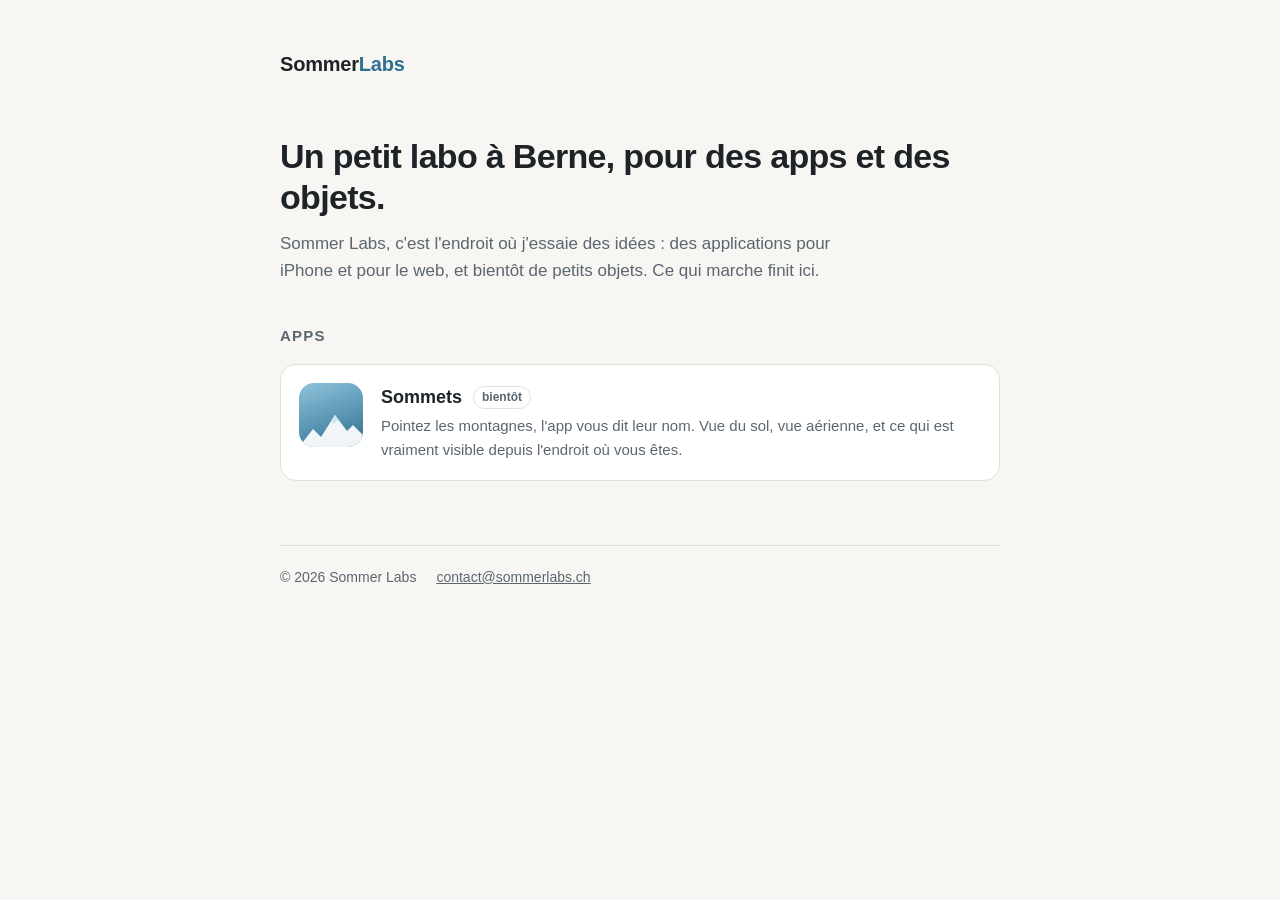
==== index.html @ b74b9994 "Premier site de Sommer Labs : accueil, page Sommets, confidentialité Co-Authored-By: Claude Opus 5.5" ====
<!doctype html>
<html lang="fr">
<head>
  <meta charset="utf-8">
  <meta name="viewport" content="width=device-width, initial-scale=1">
  <title>Sommer Labs</title>
  <meta name="description" content="Sommer Labs — un petit labo à Berne, pour des apps et des objets.">
  <link rel="stylesheet" href="style.css">
</head>
<body>
  <div class="page">
    <header><a class="logo" href="./">Sommer<span>Labs</span></a></header>

    <section class="hero">
      <h1>Un petit labo à Berne, pour des apps et des objets.</h1>
      <p>Sommer Labs, c'est l'endroit où j'essaie des idées : des applications pour iPhone et pour le web, et bientôt de petits objets. Ce qui marche finit ici.</p>
    </section>

    <h2>Apps</h2>
    <a class="app" href="sommets/">
      <div class="icone" aria-hidden="true">
        <svg viewBox="0 0 64 40"><path d="M0 40 L14 22 L22 30 L36 8 L48 24 L54 18 L64 28 L64 40 Z" fill="#fff" fill-opacity=".92"/><path d="M36 8 L41 15 L38 14 L35 17 L32 14 Z" fill="#cfe6f1"/></svg>
      </div>
      <div>
        <h3>Sommets <span class="badge">bientôt</span></h3>
        <p>Pointez les montagnes, l'app vous dit leur nom. Vue du sol, vue aérienne, et ce qui est vraiment visible depuis l'endroit où vous êtes.</p>
      </div>
    </a>

    <footer>
      <span>© 2026 Sommer Labs</span>
      <a href="mailto:contact@sommerlabs.ch">contact@sommerlabs.ch</a>
    </footer>
  </div>
</body>
</html>
---- style.css ----
:root {
  --fond: #f7f6f2;
  --texte: #1d2327;
  --doux: #5b6670;
  --carte: #ffffff;
  --bord: #e2e0d8;
  --accent: #2f6f8f;
}
@media (prefers-color-scheme: dark) {
  :root {
    --fond: #121619;
    --texte: #e8eaec;
    --doux: #9aa5ae;
    --carte: #1b2125;
    --bord: #2a3238;
    --accent: #7fb8d4;
  }
}
* { box-sizing: border-box; }
body {
  margin: 0;
  background: var(--fond);
  color: var(--texte);
  font: 17px/1.6 -apple-system, BlinkMacSystemFont, "Segoe UI", Roboto, sans-serif;
}
.page { max-width: 760px; margin: 0 auto; padding: 48px 20px 32px; }
header .logo { font-weight: 700; font-size: 20px; letter-spacing: -0.01em; color: var(--texte); text-decoration: none; }
header .logo span { color: var(--accent); }
.hero { margin: 56px 0 40px; }
.hero h1 { font-size: 34px; line-height: 1.2; margin: 0 0 12px; letter-spacing: -0.02em; }
.hero p { color: var(--doux); margin: 0; max-width: 34em; }
h2 { font-size: 15px; text-transform: uppercase; letter-spacing: 0.08em; color: var(--doux); margin: 40px 0 16px; }
.app {
  display: flex; gap: 18px; align-items: flex-start;
  background: var(--carte); border: 1px solid var(--bord); border-radius: 16px;
  padding: 18px; text-decoration: none; color: inherit;
}
.app + .app { margin-top: 12px; }
.app:hover { border-color: var(--accent); }
.icone {
  flex: none; width: 64px; height: 64px; border-radius: 15px;
  background: linear-gradient(160deg, #8fc3dc 0%, #2f6f8f 100%);
  display: grid; place-items: end center; overflow: hidden;
}
.icone svg { width: 64px; height: 40px; }
.app h3 { margin: 0; font-size: 18px; }
.app p { margin: 2px 0 0; color: var(--doux); font-size: 15px; }
.badge { display: inline-block; font-size: 12px; padding: 1px 8px; border-radius: 99px; border: 1px solid var(--bord); color: var(--doux); margin-left: 6px; vertical-align: 2px; }
.texte h1 { font-size: 30px; margin: 40px 0 8px; }
.texte h2 { text-transform: none; letter-spacing: 0; font-size: 20px; color: var(--texte); margin: 32px 0 8px; }
.texte p, .texte li { color: var(--texte); }
a { color: var(--accent); }
footer { margin-top: 64px; padding-top: 20px; border-top: 1px solid var(--bord); color: var(--doux); font-size: 14px; display: flex; flex-wrap: wrap; gap: 8px 20px; }
footer a { color: var(--doux); }
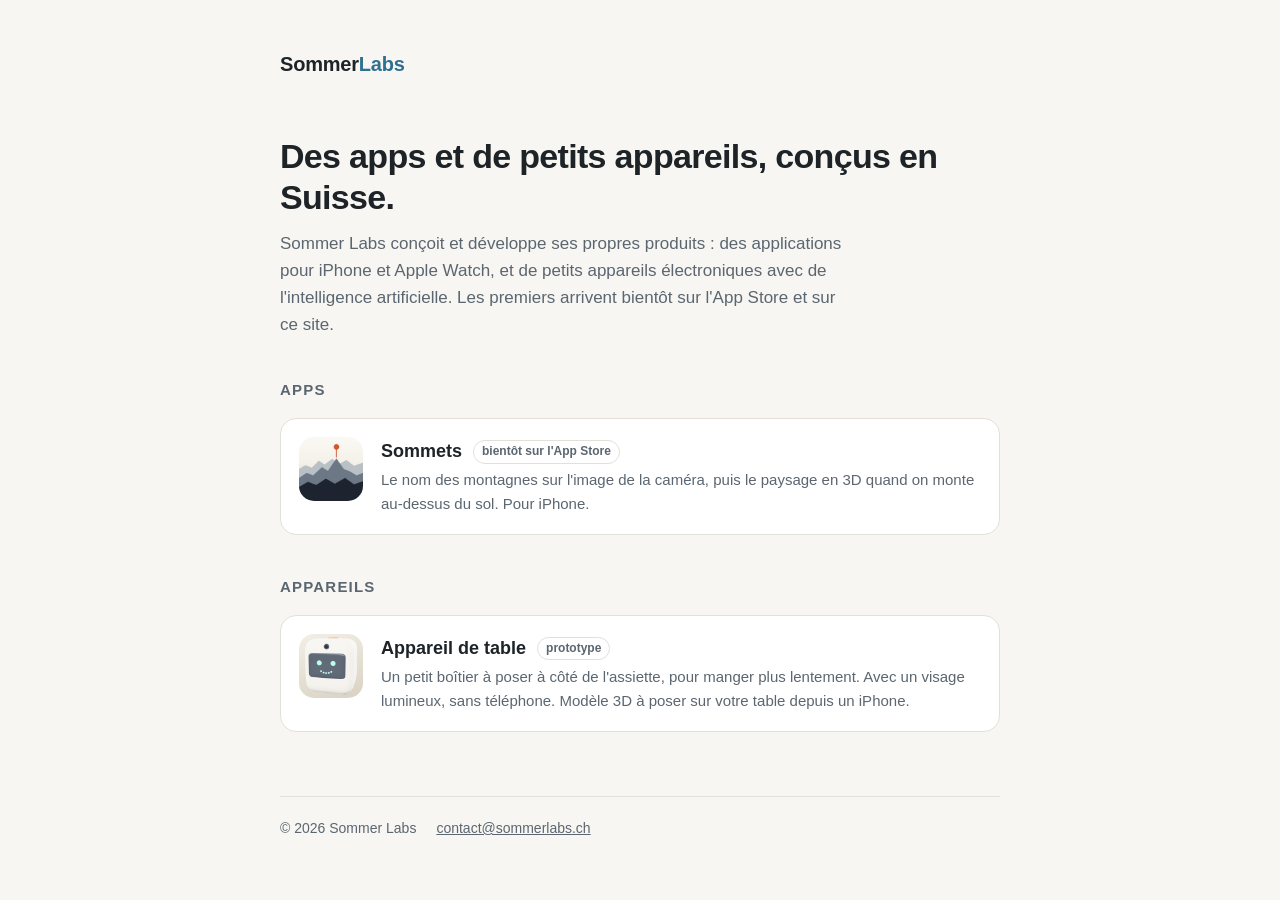
==== commit 09b652d1: "Site : accueil plus pro, page Sommets illustrée, page des appareils de table avec modèle 3D et réali" ====
--- a/index.html
+++ b/index.html
@@ -4,7 +4,7 @@
   <meta charset="utf-8">
   <meta name="viewport" content="width=device-width, initial-scale=1">
   <title>Sommer Labs</title>
-  <meta name="description" content="Sommer Labs — un petit labo à Berne, pour des apps et des objets.">
+  <meta name="description" content="Sommer Labs conçoit et développe ses propres produits : des applications pour iPhone et Apple Watch, et de petits appareils électroniques avec de l'intelligence artificielle.">
   <link rel="stylesheet" href="style.css">
 </head>
 <body>
@@ -12,18 +12,25 @@
     <header><a class="logo" href="./">Sommer<span>Labs</span></a></header>
 
     <section class="hero">
-      <h1>Un petit labo à Berne, pour des apps et des objets.</h1>
-      <p>Sommer Labs, c'est l'endroit où j'essaie des idées : des applications pour iPhone et pour le web, et bientôt de petits objets. Ce qui marche finit ici.</p>
+      <h1>Des apps et de petits appareils, conçus en Suisse.</h1>
+      <p>Sommer Labs conçoit et développe ses propres produits : des applications pour iPhone et Apple Watch, et de petits appareils électroniques avec de l'intelligence artificielle. Les premiers arrivent bientôt sur l'App Store et sur ce site.</p>
     </section>
 
     <h2>Apps</h2>
     <a class="app" href="sommets/">
-      <div class="icone" aria-hidden="true">
-        <svg viewBox="0 0 64 40"><path d="M0 40 L14 22 L22 30 L36 8 L48 24 L54 18 L64 28 L64 40 Z" fill="#fff" fill-opacity=".92"/><path d="M36 8 L41 15 L38 14 L35 17 L32 14 Z" fill="#cfe6f1"/></svg>
+      <div class="icone photo"><img src="sommets/images/sommets-icone-192.png" alt=""></div>
+      <div>
+        <h3>Sommets <span class="badge">bientôt sur l'App Store</span></h3>
+        <p>Le nom des montagnes sur l'image de la caméra, puis le paysage en 3D quand on monte au-dessus du sol. Pour iPhone.</p>
       </div>
+    </a>
+
+    <h2>Appareils</h2>
+    <a class="app" href="appareils/">
+      <div class="icone appareil"><img src="appareils/images/appareil-vignette.png" alt=""></div>
       <div>
-        <h3>Sommets <span class="badge">bientôt</span></h3>
-        <p>Pointez les montagnes, l'app vous dit leur nom. Vue du sol, vue aérienne, et ce qui est vraiment visible depuis l'endroit où vous êtes.</p>
+        <h3>Appareil de table <span class="badge">prototype</span></h3>
+        <p>Un petit boîtier à poser à côté de l'assiette, pour manger plus lentement. Avec un visage lumineux, sans téléphone. Modèle 3D à poser sur votre table depuis un iPhone.</p>
       </div>
     </a>
 
--- a/style.css
+++ b/style.css
@@ -52,3 +52,45 @@
 a { color: var(--accent); }
 footer { margin-top: 64px; padding-top: 20px; border-top: 1px solid var(--bord); color: var(--doux); font-size: 14px; display: flex; flex-wrap: wrap; gap: 8px 20px; }
 footer a { color: var(--doux); }
+
+/* Pages produits : icône, note « en cours », images, modèle 3D */
+.icone img { width: 64px; height: 64px; display: block; }
+.icone.photo { background: none; }
+.icone.appareil { background: linear-gradient(160deg, #f3efe6 0%, #d9d2c3 100%); place-items: center; }
+.icone.appareil img { width: 60px; height: 60px; object-fit: contain; }
+.entete { display: flex; align-items: center; gap: 16px; margin: 40px 0 8px; }
+.entete img { width: 72px; height: 72px; border-radius: 17px; flex: none; }
+.entete h1 { margin: 0; }
+.intro { font-size: 18px; }
+.en-cours {
+  background: var(--carte); border: 1px solid var(--bord); border-left: 4px solid #c8642b;
+  border-radius: 10px; padding: 12px 16px; font-size: 15px;
+}
+.vitrine { display: grid; grid-template-columns: 220px 1fr; gap: 28px; align-items: start; margin: 24px 0; }
+.vitrine .ecran { width: 100%; height: auto; border-radius: 26px; border: 6px solid #1d2327; display: block; }
+.vitrine ul { margin: 0; padding-left: 20px; }
+.vitrine li + li { margin-top: 8px; }
+.galerie { display: grid; grid-template-columns: repeat(3, 1fr); gap: 12px; margin: 12px 0 0; }
+.galerie figure { margin: 0; }
+.galerie img { width: 100%; aspect-ratio: 3 / 2; object-fit: cover; border-radius: 10px; display: block; border: 1px solid var(--bord); }
+.galerie figcaption, .modele figcaption { font-size: 14px; color: var(--doux); margin-top: 6px; }
+.modele { margin: 20px 0 0; }
+.modele model-viewer {
+  width: 100%; height: 420px; display: block;
+  background: radial-gradient(circle at 50% 40%, var(--carte) 0%, var(--fond) 75%);
+  border: 1px solid var(--bord); border-radius: 16px;
+  --poster-color: transparent;
+}
+.bouton-ar {
+  position: absolute; left: 50%; bottom: 16px; transform: translateX(-50%);
+  background: var(--accent); color: #fff; border: 0; border-radius: 99px;
+  padding: 10px 20px; font: 600 15px/1 -apple-system, BlinkMacSystemFont, "Segoe UI", Roboto, sans-serif;
+  cursor: pointer;
+}
+@media (prefers-color-scheme: dark) { .bouton-ar { color: #121619; } }
+@media (max-width: 560px) {
+  .hero h1 { font-size: 28px; }
+  .vitrine { grid-template-columns: 1fr; }
+  .vitrine .ecran { max-width: 220px; margin: 0 auto; }
+  .modele model-viewer { height: 340px; }
+}
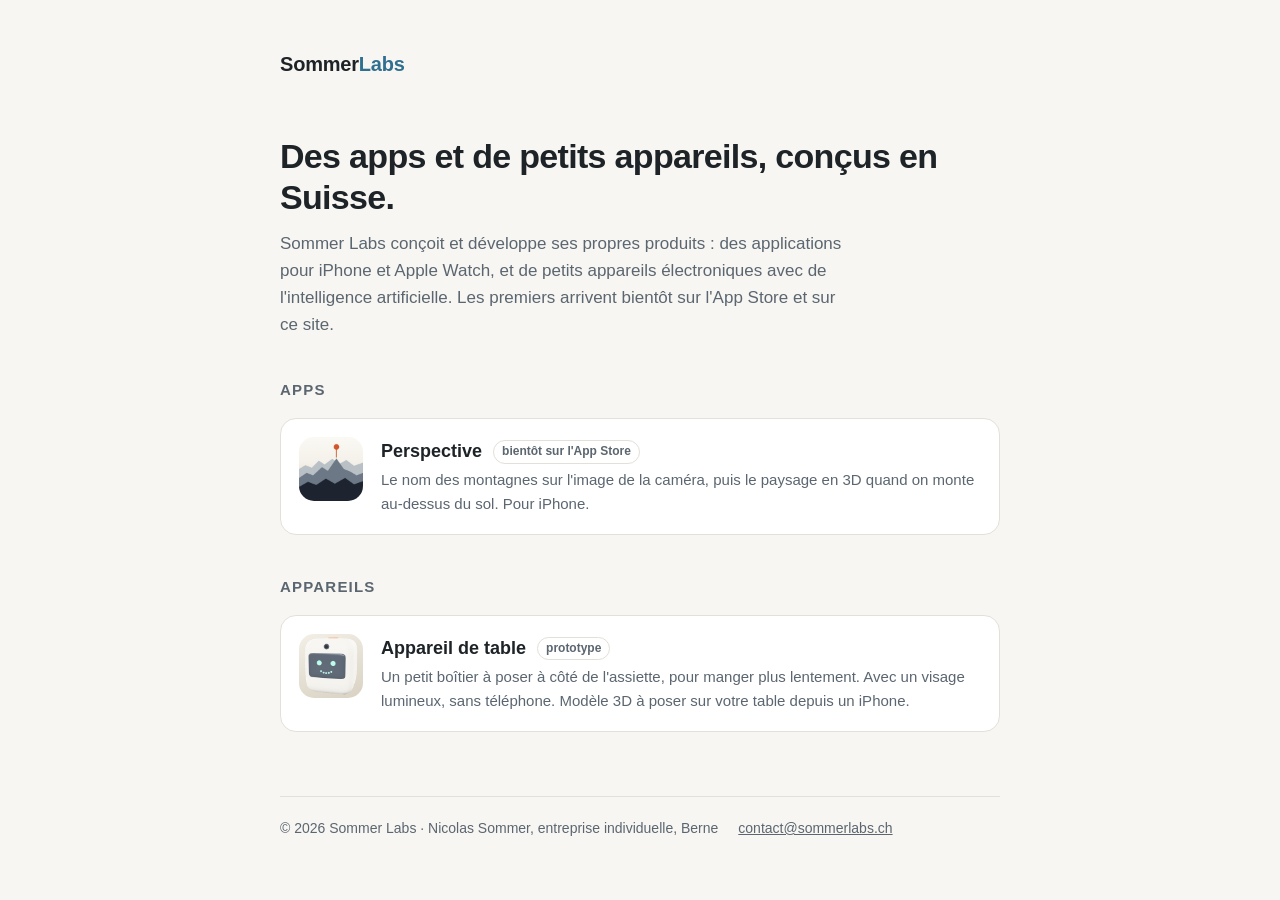
==== commit f9f778e1: "Site : l'app s'appelle Perspective (nom provisoire), pied de page avec le nom de l'entreprise indivi" ====
--- a/index.html
+++ b/index.html
@@ -17,10 +17,10 @@
     </section>
 
     <h2>Apps</h2>
-    <a class="app" href="sommets/">
-      <div class="icone photo"><img src="sommets/images/sommets-icone-192.png" alt=""></div>
+    <a class="app" href="perspective/">
+      <div class="icone photo"><img src="perspective/images/perspective-icone-192.png" alt=""></div>
       <div>
-        <h3>Sommets <span class="badge">bientôt sur l'App Store</span></h3>
+        <h3>Perspective <span class="badge">bientôt sur l'App Store</span></h3>
         <p>Le nom des montagnes sur l'image de la caméra, puis le paysage en 3D quand on monte au-dessus du sol. Pour iPhone.</p>
       </div>
     </a>
@@ -35,7 +35,7 @@
     </a>
 
     <footer>
-      <span>© 2026 Sommer Labs</span>
+      <span>© 2026 Sommer Labs · Nicolas Sommer, entreprise individuelle, Berne</span>
       <a href="mailto:contact@sommerlabs.ch">contact@sommerlabs.ch</a>
     </footer>
   </div>
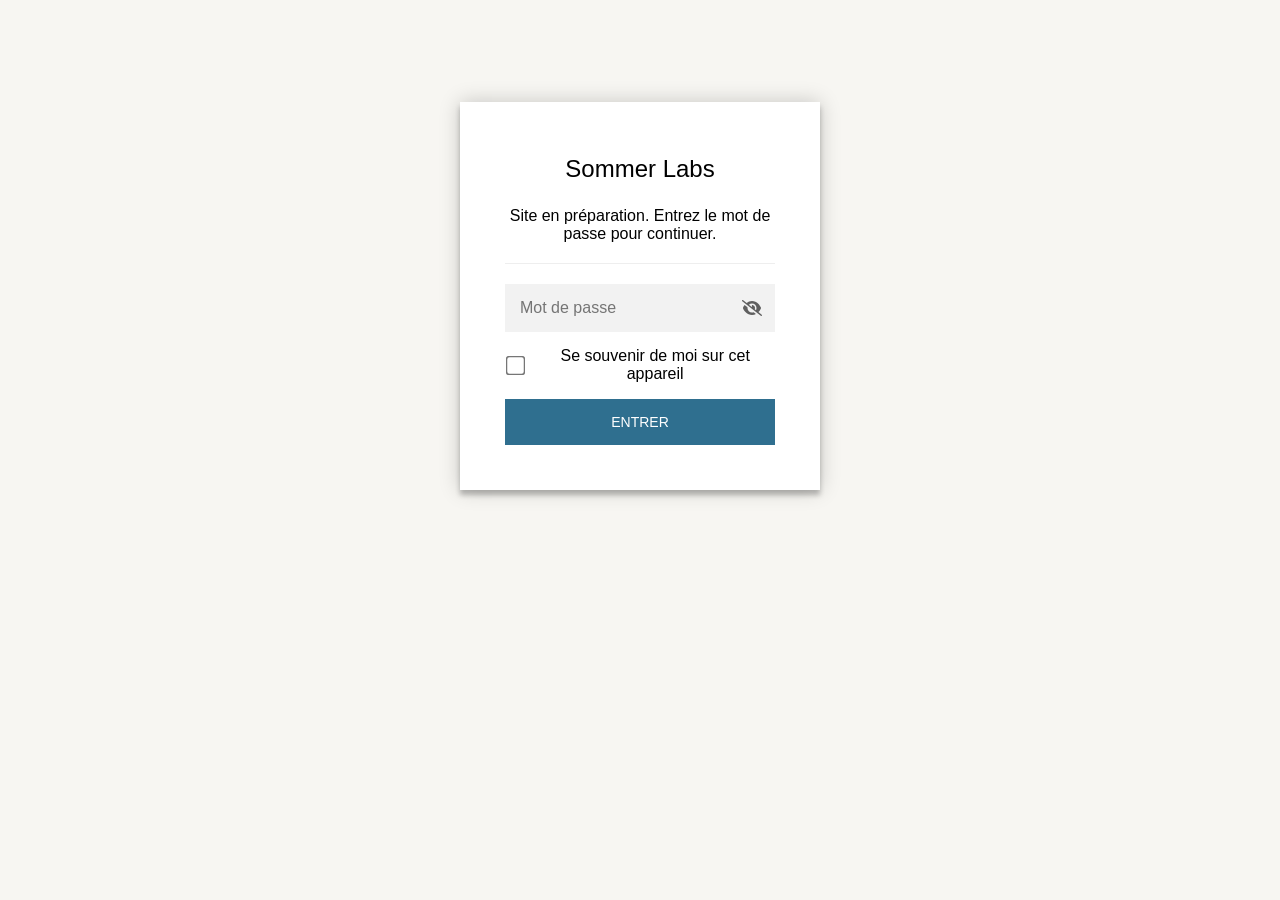
==== commit eeb44f3d: "Site : mot de passe provisoire (StatiCrypt) en attendant l'ouverture publique Les pages sont chiffré" ====
--- a/index.html
+++ b/index.html
@@ -1,43 +1,892 @@
-<!doctype html>
-<html lang="fr">
-<head>
-  <meta charset="utf-8">
-  <meta name="viewport" content="width=device-width, initial-scale=1">
-  <title>Sommer Labs</title>
-  <meta name="description" content="Sommer Labs conçoit et développe ses propres produits : des applications pour iPhone et Apple Watch, et de petits appareils électroniques avec de l'intelligence artificielle.">
-  <link rel="stylesheet" href="style.css">
-</head>
-<body>
-  <div class="page">
-    <header><a class="logo" href="./">Sommer<span>Labs</span></a></header>
-
-    <section class="hero">
-      <h1>Des apps et de petits appareils, conçus en Suisse.</h1>
-      <p>Sommer Labs conçoit et développe ses propres produits : des applications pour iPhone et Apple Watch, et de petits appareils électroniques avec de l'intelligence artificielle. Les premiers arrivent bientôt sur l'App Store et sur ce site.</p>
-    </section>
-
-    <h2>Apps</h2>
-    <a class="app" href="perspective/">
-      <div class="icone photo"><img src="perspective/images/perspective-icone-192.png" alt=""></div>
-      <div>
-        <h3>Perspective <span class="badge">bientôt sur l'App Store</span></h3>
-        <p>Le nom des montagnes sur l'image de la caméra, puis le paysage en 3D quand on monte au-dessus du sol. Pour iPhone.</p>
-      </div>
-    </a>
-
-    <h2>Appareils</h2>
-    <a class="app" href="appareils/">
-      <div class="icone appareil"><img src="appareils/images/appareil-vignette.png" alt=""></div>
-      <div>
-        <h3>Appareil de table <span class="badge">prototype</span></h3>
-        <p>Un petit boîtier à poser à côté de l'assiette, pour manger plus lentement. Avec un visage lumineux, sans téléphone. Modèle 3D à poser sur votre table depuis un iPhone.</p>
-      </div>
-    </a>
-
-    <footer>
-      <span>© 2026 Sommer Labs · Nicolas Sommer, entreprise individuelle, Berne</span>
-      <a href="mailto:contact@sommerlabs.ch">contact@sommerlabs.ch</a>
-    </footer>
-  </div>
-</body>
+<!DOCTYPE html>
+<html class="staticrypt-html">
+    <head>
+        <meta charset="utf-8" />
+        <title>Sommer Labs</title>
+        <meta name="viewport" content="width=device-width, initial-scale=1" />
+
+        <!-- do not cache this page -->
+        <meta http-equiv="cache-control" content="max-age=0" />
+        <meta http-equiv="cache-control" content="no-cache" />
+        <meta http-equiv="expires" content="0" />
+        <meta http-equiv="expires" content="Tue, 01 Jan 1980 1:00:00 GMT" />
+        <meta http-equiv="pragma" content="no-cache" />
+
+        <style>
+            .staticrypt-hr {
+                margin-top: 20px;
+                margin-bottom: 20px;
+                border: 0;
+                border-top: 1px solid #eee;
+            }
+
+            .staticrypt-page {
+                width: 360px;
+                padding: 8% 0 0;
+                margin: auto;
+                box-sizing: border-box;
+            }
+
+            .staticrypt-form {
+                position: relative;
+                z-index: 1;
+                background: #ffffff;
+                max-width: 360px;
+                margin: 0 auto 100px;
+                padding: 45px;
+                text-align: center;
+                box-shadow: 0 0 20px 0 rgba(0, 0, 0, 0.2), 0 5px 5px 0 rgba(0, 0, 0, 0.24);
+            }
+
+            .staticrypt-form input[type="password"],
+            input[type="text"] {
+                background: inherit;
+                border: 0;
+                box-sizing: border-box; /* This ensures padding is included in the total width */
+                font-size: 14px;
+                outline: 0;
+                padding: 15px 30px 15px 15px; /* Adjust the padding to ensure there is space for the icon */
+                width: 100%;
+            }
+
+            .staticrypt-password-container {
+                position: relative;
+                outline: 0;
+                background: #f2f2f2;
+                width: 100%;
+                border: 0;
+                margin: 0 0 15px;
+                box-sizing: border-box;
+            }
+
+            .staticrypt-toggle-password-visibility {
+                cursor: pointer;
+                height: 20px;
+                opacity: 60%;
+                padding: 13px;
+                position: absolute;
+                right: 0;
+                top: 50%;
+                transform: translateY(-50%);
+                width: 20px;
+            }
+
+            .staticrypt-form .staticrypt-decrypt-button {
+                text-transform: uppercase;
+                outline: 0;
+                background: #2f6f8f;
+                width: 100%;
+                border: 0;
+                padding: 15px;
+                color: #ffffff;
+                font-size: 14px;
+                cursor: pointer;
+            }
+
+            .staticrypt-form .staticrypt-decrypt-button:hover,
+            .staticrypt-form .staticrypt-decrypt-button:active,
+            .staticrypt-form .staticrypt-decrypt-button:focus {
+                background: #2f6f8f;
+                filter: brightness(92%);
+            }
+
+            .staticrypt-html {
+                height: 100%;
+            }
+
+            .staticrypt-body {
+                height: 100%;
+                margin: 0;
+            }
+
+            .staticrypt-content {
+                height: 100%;
+                margin-bottom: 1em;
+                background: #f7f6f2;
+                font-family: "Arial", sans-serif;
+                -webkit-font-smoothing: antialiased;
+                -moz-osx-font-smoothing: grayscale;
+            }
+
+            .staticrypt-instructions {
+                margin-top: -1em;
+                margin-bottom: 1em;
+            }
+
+            .staticrypt-title {
+                font-size: 1.5em;
+            }
+
+            label.staticrypt-remember {
+                display: flex;
+                align-items: center;
+                margin-bottom: 1em;
+            }
+
+            .staticrypt-remember input[type="checkbox"] {
+                transform: scale(1.5);
+                margin-right: 1em;
+            }
+
+            .hidden {
+                display: none !important;
+            }
+
+            .staticrypt-spinner-container {
+                height: 100%;
+                display: flex;
+                align-items: center;
+                justify-content: center;
+            }
+
+            .staticrypt-spinner {
+                display: inline-block;
+                width: 2rem;
+                height: 2rem;
+                vertical-align: text-bottom;
+                border: 0.25em solid gray;
+                border-right-color: transparent;
+                border-radius: 50%;
+                -webkit-animation: spinner-border 0.75s linear infinite;
+                animation: spinner-border 0.75s linear infinite;
+                animation-duration: 0.75s;
+                animation-timing-function: linear;
+                animation-delay: 0s;
+                animation-iteration-count: infinite;
+                animation-direction: normal;
+                animation-fill-mode: none;
+                animation-play-state: running;
+                animation-name: spinner-border;
+            }
+
+            @keyframes spinner-border {
+                100% {
+                    transform: rotate(360deg);
+                }
+            }
+
+            @media screen and (-webkit-min-device-pixel-ratio: 0) {
+                .staticrypt-form input[type="password"],
+                input[type="text"] {
+                    font-size: 16px;
+                }
+            }
+        </style>
+    </head>
+
+    <body class="staticrypt-body">
+        <div id="staticrypt_loading" class="staticrypt-spinner-container">
+            <div class="staticrypt-spinner"></div>
+        </div>
+
+        <div id="staticrypt_content" class="staticrypt-content hidden">
+            <div class="staticrypt-page">
+                <div class="staticrypt-form">
+                    <div class="staticrypt-instructions">
+                        <p class="staticrypt-title">Sommer Labs</p>
+                        <p>Site en préparation. Entrez le mot de passe pour continuer.</p>
+                    </div>
+
+                    <hr class="staticrypt-hr" />
+
+                    <form id="staticrypt-form" action="#" method="post">
+                        <div class="staticrypt-password-container">
+                            <input
+                                id="staticrypt-password"
+                                type="password"
+                                name="password"
+                                placeholder="Mot de passe"
+                                autofocus
+                            />
+
+                            <img
+                                class="staticrypt-toggle-password-visibility"
+                                alt="Show password"
+                                title="Show password"
+                                src="[data-uri]"
+                            />
+                        </div>
+
+                        <label id="staticrypt-remember-label" class="staticrypt-remember hidden">
+                            <input id="staticrypt-remember" type="checkbox" name="remember" />
+                            Se souvenir de moi sur cet appareil
+                        </label>
+
+                        <input type="submit" class="staticrypt-decrypt-button" value="Entrer" />
+                    </form>
+                </div>
+            </div>
+        </div>
+
+        <script>
+            // these variables will be filled when generating the file - the template format is 'variable_name'
+            const staticryptInitiator = ((function(){
+  const exports = {};
+  const cryptoEngine = ((function(){
+  const exports = {};
+  const { subtle } = crypto;
+
+const IV_BITS = 16 * 8;
+const HEX_BITS = 4;
+const ENCRYPTION_ALGO = "AES-CBC";
+
+/**
+ * Translates between utf8 encoded hexadecimal strings
+ * and Uint8Array bytes.
+ */
+const HexEncoder = {
+    /**
+     * hex string -> bytes
+     * @param {string} hexString
+     * @returns {Uint8Array}
+     */
+    parse: function (hexString) {
+        if (hexString.length % 2 !== 0) throw "Invalid hexString";
+        const arrayBuffer = new Uint8Array(hexString.length / 2);
+
+        for (let i = 0; i < hexString.length; i += 2) {
+            const byteValue = parseInt(hexString.substring(i, i + 2), 16);
+            if (isNaN(byteValue)) {
+                throw "Invalid hexString";
+            }
+            arrayBuffer[i / 2] = byteValue;
+        }
+        return arrayBuffer;
+    },
+
+    /**
+     * bytes -> hex string
+     * @param {Uint8Array} bytes
+     * @returns {string}
+     */
+    stringify: function (bytes) {
+        const hexBytes = [];
+
+        for (let i = 0; i < bytes.length; ++i) {
+            let byteString = bytes[i].toString(16);
+            if (byteString.length < 2) {
+                byteString = "0" + byteString;
+            }
+            hexBytes.push(byteString);
+        }
+        return hexBytes.join("");
+    },
+};
+
+/**
+ * Translates between utf8 strings and Uint8Array bytes.
+ */
+const UTF8Encoder = {
+    parse: function (str) {
+        return new TextEncoder().encode(str);
+    },
+
+    stringify: function (bytes) {
+        return new TextDecoder().decode(bytes);
+    },
+};
+
+/**
+ * Salt and encrypt a msg with a password.
+ */
+async function encrypt(msg, hashedPassword) {
+    // Must be 16 bytes, unpredictable, and preferably cryptographically random. However, it need not be secret.
+    // https://developer.mozilla.org/en-US/docs/Web/API/SubtleCrypto/encrypt#parameters
+    const iv = crypto.getRandomValues(new Uint8Array(IV_BITS / 8));
+
+    const key = await subtle.importKey("raw", HexEncoder.parse(hashedPassword), ENCRYPTION_ALGO, false, ["encrypt"]);
+
+    const encrypted = await subtle.encrypt(
+        {
+            name: ENCRYPTION_ALGO,
+            iv: iv,
+        },
+        key,
+        UTF8Encoder.parse(msg)
+    );
+
+    // iv will be 32 hex characters, we prepend it to the ciphertext for use in decryption
+    return HexEncoder.stringify(iv) + HexEncoder.stringify(new Uint8Array(encrypted));
+}
+exports.encrypt = encrypt;
+
+/**
+ * Decrypt a salted msg using a password.
+ *
+ * @param {string} encryptedMsg
+ * @param {string} hashedPassword
+ * @returns {Promise<string>}
+ */
+async function decrypt(encryptedMsg, hashedPassword) {
+    const ivLength = IV_BITS / HEX_BITS;
+    const iv = HexEncoder.parse(encryptedMsg.substring(0, ivLength));
+    const encrypted = encryptedMsg.substring(ivLength);
+
+    const key = await subtle.importKey("raw", HexEncoder.parse(hashedPassword), ENCRYPTION_ALGO, false, ["decrypt"]);
+
+    const outBuffer = await subtle.decrypt(
+        {
+            name: ENCRYPTION_ALGO,
+            iv: iv,
+        },
+        key,
+        HexEncoder.parse(encrypted)
+    );
+
+    return UTF8Encoder.stringify(new Uint8Array(outBuffer));
+}
+exports.decrypt = decrypt;
+
+/**
+ * Salt and hash the password so it can be stored in localStorage without opening a password reuse vulnerability.
+ *
+ * @param {string} password
+ * @param {string} salt
+ * @returns {Promise<string>}
+ */
+async function hashPassword(password, salt) {
+    // we hash the password in multiple steps, each adding more iterations. This is because we used to allow less
+    // iterations, so for backward compatibility reasons, we need to support going from that to more iterations.
+    let hashedPassword = await hashLegacyRound(password, salt);
+
+    hashedPassword = await hashSecondRound(hashedPassword, salt);
+
+    return hashThirdRound(hashedPassword, salt);
+}
+exports.hashPassword = hashPassword;
+
+/**
+ * This hashes the password with 1k iterations. This is a low number, we need this function to support backwards
+ * compatibility.
+ *
+ * @param {string} password
+ * @param {string} salt
+ * @returns {Promise<string>}
+ */
+function hashLegacyRound(password, salt) {
+    return pbkdf2(password, salt, 1000, "SHA-1");
+}
+exports.hashLegacyRound = hashLegacyRound;
+
+/**
+ * Add a second round of iterations. This is because we used to use 1k, so for backwards compatibility with
+ * remember-me/autodecrypt links, we need to support going from that to more iterations.
+ *
+ * @param hashedPassword
+ * @param salt
+ * @returns {Promise<string>}
+ */
+function hashSecondRound(hashedPassword, salt) {
+    return pbkdf2(hashedPassword, salt, 14000, "SHA-256");
+}
+exports.hashSecondRound = hashSecondRound;
+
+/**
+ * Add a third round of iterations to bring total number to 600k. This is because we used to use 1k, then 15k, so for
+ * backwards compatibility with remember-me/autodecrypt links, we need to support going from that to more iterations.
+ *
+ * @param hashedPassword
+ * @param salt
+ * @returns {Promise<string>}
+ */
+function hashThirdRound(hashedPassword, salt) {
+    return pbkdf2(hashedPassword, salt, 585000, "SHA-256");
+}
+exports.hashThirdRound = hashThirdRound;
+
+/**
+ * Salt and hash the password so it can be stored in localStorage without opening a password reuse vulnerability.
+ *
+ * @param {string} password
+ * @param {string} salt
+ * @param {int} iterations
+ * @param {string} hashAlgorithm
+ * @returns {Promise<string>}
+ */
+async function pbkdf2(password, salt, iterations, hashAlgorithm) {
+    const key = await subtle.importKey("raw", UTF8Encoder.parse(password), "PBKDF2", false, ["deriveBits"]);
+
+    const keyBytes = await subtle.deriveBits(
+        {
+            name: "PBKDF2",
+            hash: hashAlgorithm,
+            iterations,
+            salt: UTF8Encoder.parse(salt),
+        },
+        key,
+        256
+    );
+
+    return HexEncoder.stringify(new Uint8Array(keyBytes));
+}
+
+function generateRandomSalt() {
+    const bytes = crypto.getRandomValues(new Uint8Array(128 / 8));
+
+    return HexEncoder.stringify(new Uint8Array(bytes));
+}
+exports.generateRandomSalt = generateRandomSalt;
+
+async function signMessage(hashedPassword, message) {
+    const key = await subtle.importKey(
+        "raw",
+        HexEncoder.parse(hashedPassword),
+        {
+            name: "HMAC",
+            hash: "SHA-256",
+        },
+        false,
+        ["sign"]
+    );
+    const signature = await subtle.sign("HMAC", key, UTF8Encoder.parse(message));
+
+    return HexEncoder.stringify(new Uint8Array(signature));
+}
+exports.signMessage = signMessage;
+
+function getRandomAlphanum() {
+    const possibleCharacters = "abcdefghijklmnopqrstuvwxyzABCDEFGHIJKLMNOPQRSTUVWXYZ0123456789";
+
+    let byteArray;
+    let parsedInt;
+
+    // Keep generating new random bytes until we get a value that falls
+    // within a range that can be evenly divided by possibleCharacters.length
+    do {
+        byteArray = crypto.getRandomValues(new Uint8Array(1));
+        // extract the lowest byte to get an int from 0 to 255 (probably unnecessary, since we're only generating 1 byte)
+        parsedInt = byteArray[0] & 0xff;
+    } while (parsedInt >= 256 - (256 % possibleCharacters.length));
+
+    // Take the modulo of the parsed integer to get a random number between 0 and totalLength - 1
+    const randomIndex = parsedInt % possibleCharacters.length;
+
+    return possibleCharacters[randomIndex];
+}
+
+/**
+ * Generate a random string of a given length.
+ *
+ * @param {int} length
+ * @returns {string}
+ */
+function generateRandomString(length) {
+    let randomString = "";
+
+    for (let i = 0; i < length; i++) {
+        randomString += getRandomAlphanum();
+    }
+
+    return randomString;
+}
+exports.generateRandomString = generateRandomString;
+
+  return exports;
+})());
+const codec = ((function(){
+  const exports = {};
+  /**
+ * Initialize the codec with the provided cryptoEngine - this return functions to encode and decode messages.
+ *
+ * @param cryptoEngine - the engine to use for encryption / decryption
+ */
+function init(cryptoEngine) {
+    const exports = {};
+
+    /**
+     * Top-level function for encoding a message.
+     * Includes password hashing, encryption, and signing.
+     *
+     * @param {string} msg
+     * @param {string} password
+     * @param {string} salt
+     *
+     * @returns {string} The encoded text
+     */
+    async function encode(msg, password, salt) {
+        const hashedPassword = await cryptoEngine.hashPassword(password, salt);
+
+        const encrypted = await cryptoEngine.encrypt(msg, hashedPassword);
+
+        // we use the hashed password in the HMAC because this is effectively what will be used a password (so we can store
+        // it in localStorage safely, we don't use the clear text password)
+        const hmac = await cryptoEngine.signMessage(hashedPassword, encrypted);
+
+        return hmac + encrypted;
+    }
+    exports.encode = encode;
+
+    /**
+     * Encode using a password that has already been hashed. This is useful to encode multiple messages in a row, that way
+     * we don't need to hash the password multiple times.
+     *
+     * @param {string} msg
+     * @param {string} hashedPassword
+     *
+     * @returns {string} The encoded text
+     */
+    async function encodeWithHashedPassword(msg, hashedPassword) {
+        const encrypted = await cryptoEngine.encrypt(msg, hashedPassword);
+
+        // we use the hashed password in the HMAC because this is effectively what will be used a password (so we can store
+        // it in localStorage safely, we don't use the clear text password)
+        const hmac = await cryptoEngine.signMessage(hashedPassword, encrypted);
+
+        return hmac + encrypted;
+    }
+    exports.encodeWithHashedPassword = encodeWithHashedPassword;
+
+    /**
+     * Top-level function for decoding a message.
+     * Includes signature check and decryption.
+     *
+     * @param {string} signedMsg
+     * @param {string} hashedPassword
+     * @param {string} salt
+     * @param {int} backwardCompatibleAttempt
+     * @param {string} originalPassword
+     *
+     * @returns {Object} {success: true, decoded: string} | {success: false, message: string}
+     */
+    async function decode(signedMsg, hashedPassword, salt, backwardCompatibleAttempt = 0, originalPassword = "") {
+        const encryptedHMAC = signedMsg.substring(0, 64);
+        const encryptedMsg = signedMsg.substring(64);
+        const decryptedHMAC = await cryptoEngine.signMessage(hashedPassword, encryptedMsg);
+
+        if (decryptedHMAC !== encryptedHMAC) {
+            // we have been raising the number of iterations in the hashing algorithm multiple times, so to support the old
+            // remember-me/autodecrypt links we need to try bringing the old hashes up to speed.
+            originalPassword = originalPassword || hashedPassword;
+            if (backwardCompatibleAttempt === 0) {
+                const updatedHashedPassword = await cryptoEngine.hashThirdRound(originalPassword, salt);
+
+                return decode(signedMsg, updatedHashedPassword, salt, backwardCompatibleAttempt + 1, originalPassword);
+            }
+            if (backwardCompatibleAttempt === 1) {
+                let updatedHashedPassword = await cryptoEngine.hashSecondRound(originalPassword, salt);
+                updatedHashedPassword = await cryptoEngine.hashThirdRound(updatedHashedPassword, salt);
+
+                return decode(signedMsg, updatedHashedPassword, salt, backwardCompatibleAttempt + 1, originalPassword);
+            }
+
+            return { success: false, message: "Signature mismatch" };
+        }
+
+        return {
+            success: true,
+            decoded: await cryptoEngine.decrypt(encryptedMsg, hashedPassword),
+        };
+    }
+    exports.decode = decode;
+
+    return exports;
+}
+exports.init = init;
+
+  return exports;
+})());
+const decode = codec.init(cryptoEngine).decode;
+
+/**
+ * Initialize the staticrypt module, that exposes functions callbable by the password_template.
+ *
+ * @param {{
+ *  staticryptEncryptedMsgUniqueVariableName: string,
+ *  isRememberEnabled: boolean,
+ *  rememberDurationInDays: number,
+ *  staticryptSaltUniqueVariableName: string,
+ * }} staticryptConfig - object of data that is stored on the password_template at encryption time.
+ *
+ * @param {{
+ *  rememberExpirationKey: string,
+ *  rememberPassphraseKey: string,
+ *  replaceHtmlCallback: function,
+ *  clearLocalStorageCallback: function,
+ * }} templateConfig - object of data that can be configured by a custom password_template.
+ */
+function init(staticryptConfig, templateConfig) {
+    const exports = {};
+
+    /**
+     * Decrypt our encrypted page, replace the whole HTML.
+     *
+     * @param {string} hashedPassword
+     * @returns {Promise<boolean>}
+     */
+    async function decryptAndReplaceHtml(hashedPassword) {
+        const { staticryptEncryptedMsgUniqueVariableName, staticryptSaltUniqueVariableName } = staticryptConfig;
+        const { replaceHtmlCallback } = templateConfig;
+
+        const result = await decode(
+            staticryptEncryptedMsgUniqueVariableName,
+            hashedPassword,
+            staticryptSaltUniqueVariableName
+        );
+        if (!result.success) {
+            return false;
+        }
+        const plainHTML = result.decoded;
+
+        // if the user configured a callback call it, otherwise just replace the whole HTML
+        if (typeof replaceHtmlCallback === "function") {
+            replaceHtmlCallback(plainHTML);
+        } else {
+            document.write(plainHTML);
+            document.close();
+        }
+
+        return true;
+    }
+
+    /**
+     * Attempt to decrypt the page and replace the whole HTML.
+     *
+     * @param {string} password
+     * @param {boolean} isRememberChecked
+     *
+     * @returns {Promise<{isSuccessful: boolean, hashedPassword?: string}>} - we return an object, so that if we want to
+     *   expose more information in the future we can do it without breaking the password_template
+     */
+    async function handleDecryptionOfPage(password, isRememberChecked) {
+        const { staticryptSaltUniqueVariableName } = staticryptConfig;
+
+        // decrypt and replace the whole page
+        const hashedPassword = await cryptoEngine.hashPassword(password, staticryptSaltUniqueVariableName);
+        return handleDecryptionOfPageFromHash(hashedPassword, isRememberChecked);
+    }
+    exports.handleDecryptionOfPage = handleDecryptionOfPage;
+
+    async function handleDecryptionOfPageFromHash(hashedPassword, isRememberChecked) {
+        const { isRememberEnabled, rememberDurationInDays } = staticryptConfig;
+        const { rememberExpirationKey, rememberPassphraseKey } = templateConfig;
+
+        const isDecryptionSuccessful = await decryptAndReplaceHtml(hashedPassword);
+
+        if (!isDecryptionSuccessful) {
+            return {
+                isSuccessful: false,
+                hashedPassword,
+            };
+        }
+
+        // remember the hashedPassword and set its expiration if necessary
+        if (isRememberEnabled && isRememberChecked) {
+            window.localStorage.setItem(rememberPassphraseKey, hashedPassword);
+
+            // set the expiration if the duration isn't 0 (meaning no expiration)
+            if (rememberDurationInDays > 0) {
+                window.localStorage.setItem(
+                    rememberExpirationKey,
+                    (new Date().getTime() + rememberDurationInDays * 24 * 60 * 60 * 1000).toString()
+                );
+            }
+        }
+
+        return {
+            isSuccessful: true,
+            hashedPassword,
+        };
+    }
+    exports.handleDecryptionOfPageFromHash = handleDecryptionOfPageFromHash;
+
+    /**
+     * Clear localstorage from staticrypt related values
+     */
+    function clearLocalStorage() {
+        const { clearLocalStorageCallback, rememberExpirationKey, rememberPassphraseKey } = templateConfig;
+
+        if (typeof clearLocalStorageCallback === "function") {
+            clearLocalStorageCallback();
+        } else {
+            localStorage.removeItem(rememberPassphraseKey);
+            localStorage.removeItem(rememberExpirationKey);
+        }
+    }
+
+    async function handleDecryptOnLoad() {
+        let isSuccessful = await decryptOnLoadFromUrl();
+
+        if (!isSuccessful) {
+            isSuccessful = await decryptOnLoadFromRememberMe();
+        }
+
+        return { isSuccessful };
+    }
+    exports.handleDecryptOnLoad = handleDecryptOnLoad;
+
+    /**
+     * Clear storage if we are logging out
+     *
+     * @returns {boolean} - whether we logged out
+     */
+    function logoutIfNeeded() {
+        const logoutKey = "staticrypt_logout";
+
+        // handle logout through query param
+        const queryParams = new URLSearchParams(window.location.search);
+        if (queryParams.has(logoutKey)) {
+            clearLocalStorage();
+            return true;
+        }
+
+        // handle logout through URL fragment
+        const hash = window.location.hash.substring(1);
+        if (hash.includes(logoutKey)) {
+            clearLocalStorage();
+            return true;
+        }
+
+        return false;
+    }
+
+    /**
+     * To be called on load: check if we want to try to decrypt and replace the HTML with the decrypted content, and
+     * try to do it if needed.
+     *
+     * @returns {Promise<boolean>} true if we derypted and replaced the whole page, false otherwise
+     */
+    async function decryptOnLoadFromRememberMe() {
+        const { rememberDurationInDays } = staticryptConfig;
+        const { rememberExpirationKey, rememberPassphraseKey } = templateConfig;
+
+        // if we are login out, terminate
+        if (logoutIfNeeded()) {
+            return false;
+        }
+
+        // if there is expiration configured, check if we're not beyond the expiration
+        if (rememberDurationInDays && rememberDurationInDays > 0) {
+            const expiration = localStorage.getItem(rememberExpirationKey),
+                isExpired = expiration && new Date().getTime() > parseInt(expiration);
+
+            if (isExpired) {
+                clearLocalStorage();
+                return false;
+            }
+        }
+
+        const hashedPassword = localStorage.getItem(rememberPassphraseKey);
+
+        if (hashedPassword) {
+            // try to decrypt
+            const isDecryptionSuccessful = await decryptAndReplaceHtml(hashedPassword);
+
+            // if the decryption is unsuccessful the password might be wrong - silently clear the saved data and let
+            // the user fill the password form again
+            if (!isDecryptionSuccessful) {
+                clearLocalStorage();
+                return false;
+            }
+
+            return true;
+        }
+
+        return false;
+    }
+
+    async function decryptOnLoadFromUrl() {
+        const passwordKey = "staticrypt_pwd";
+        const rememberMeKey = "remember_me";
+
+        // try to get the password from the query param (for backward compatibility - we now want to avoid this method,
+        // since it sends the hashed password to the server which isn't needed)
+        const queryParams = new URLSearchParams(window.location.search);
+        const hashedPasswordQuery = queryParams.get(passwordKey);
+        const rememberMeQuery = queryParams.get(rememberMeKey);
+
+        const urlFragment = window.location.hash.substring(1);
+        // get the password from the url fragment
+        const hashedPasswordRegexMatch = urlFragment.match(new RegExp(passwordKey + "=([^&]*)"));
+        const hashedPasswordFragment = hashedPasswordRegexMatch ? hashedPasswordRegexMatch[1] : null;
+        const rememberMeFragment = urlFragment.includes(rememberMeKey);
+
+        const hashedPassword = hashedPasswordFragment || hashedPasswordQuery;
+        const rememberMe = rememberMeFragment || rememberMeQuery;
+
+        if (hashedPassword) {
+            return handleDecryptionOfPageFromHash(hashedPassword, rememberMe);
+        }
+
+        return false;
+    }
+
+    return exports;
+}
+exports.init = init;
+
+  return exports;
+})());
+            const templateError = "Mot de passe incorrect.",
+                templateToggleAltShow = "Show password",
+                templateToggleAltHide = "Hide password",
+                isRememberEnabled = true,
+                staticryptConfig = {"staticryptEncryptedMsgUniqueVariableName":"[base64]","isRememberEnabled":true,"rememberDurationInDays":30,"staticryptSaltUniqueVariableName":"d0da7a855bfd53be9549eb1515b3e5ab"};
+
+            // you can edit these values to customize some of the behavior of StatiCrypt
+            const templateConfig = {
+                rememberExpirationKey: "staticrypt_expiration",
+                rememberPassphraseKey: "staticrypt_passphrase",
+                replaceHtmlCallback: null,
+                clearLocalStorageCallback: null,
+            };
+
+            // init the staticrypt engine
+            const staticrypt = staticryptInitiator.init(staticryptConfig, templateConfig);
+
+            // try to automatically decrypt on load if there is a saved password
+            window.onload = async function () {
+                const { isSuccessful } = await staticrypt.handleDecryptOnLoad();
+
+                // if we didn't decrypt anything on load, show the password prompt. Otherwise the content has already been
+                // replaced, no need to do anything
+                if (!isSuccessful) {
+                    // hide loading screen
+                    document.getElementById("staticrypt_loading").classList.add("hidden");
+                    document.getElementById("staticrypt_content").classList.remove("hidden");
+                    document.getElementById("staticrypt-password").focus();
+
+                    // show the remember me checkbox
+                    if (isRememberEnabled) {
+                        document.getElementById("staticrypt-remember-label").classList.remove("hidden");
+                    }
+                }
+            };
+
+            // toggle password visibility
+            const toggleIcon = document.querySelector(".staticrypt-toggle-password-visibility");
+            // these two icons are coming from FontAwesome
+            const imgSrcEyeClosed =
+                "[data-uri]";
+            const imgSrcEyeOpened =
+                "[data-uri]";
+            toggleIcon.addEventListener("click", function () {
+                const passwordInput = document.getElementById("staticrypt-password");
+                if (passwordInput.type === "password") {
+                    passwordInput.type = "text";
+                    toggleIcon.src = imgSrcEyeOpened;
+                    toggleIcon.alt = templateToggleAltHide;
+                    toggleIcon.title = templateToggleAltHide;
+                } else {
+                    passwordInput.type = "password";
+                    toggleIcon.src = imgSrcEyeClosed;
+                    toggleIcon.alt = templateToggleAltShow;
+                    toggleIcon.title = templateToggleAltShow;
+                }
+            });
+
+            // handle password form submission
+            document.getElementById("staticrypt-form").addEventListener("submit", async function (e) {
+                e.preventDefault();
+
+                const password = document.getElementById("staticrypt-password").value,
+                    isRememberChecked = document.getElementById("staticrypt-remember").checked;
+
+                const { isSuccessful } = await staticrypt.handleDecryptionOfPage(password, isRememberChecked);
+
+                if (!isSuccessful) {
+                    alert(templateError);
+                }
+            });
+        </script>
+    </body>
 </html>
